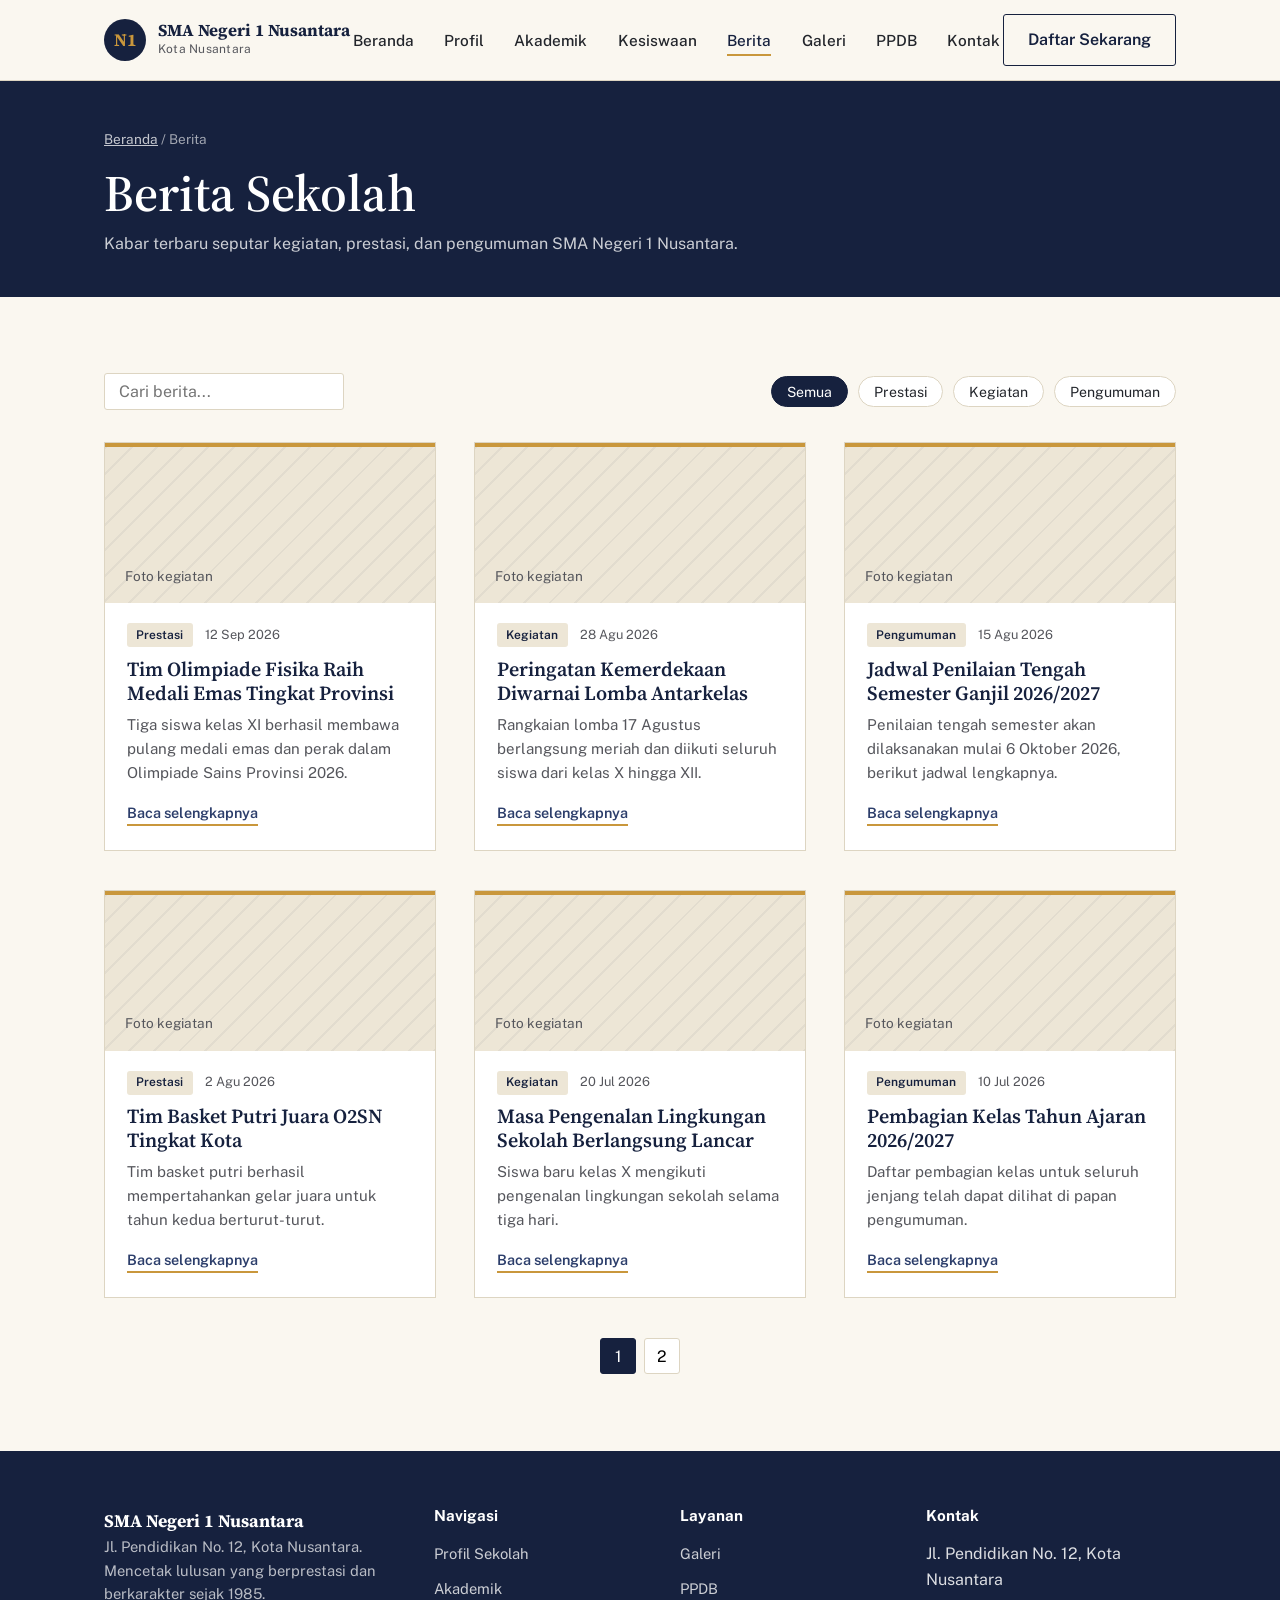
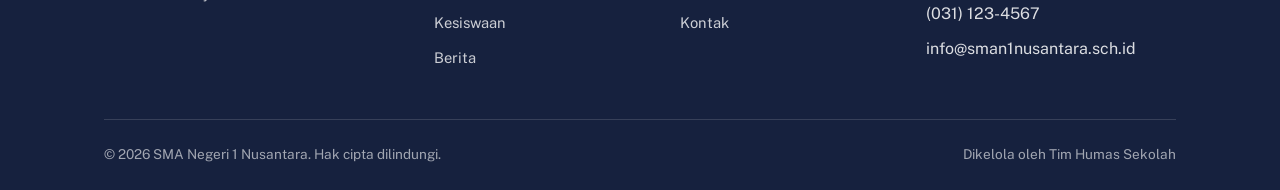
==== pages/berita.html @ 6c722ebf "update 1" ====
<!DOCTYPE html>
<html lang="id">
<head>
<meta charset="UTF-8">
<meta name="viewport" content="width=device-width, initial-scale=1.0">
<title>Berita — SMA Negeri 1 Nusantara</title>
<link rel="stylesheet" href="../assets/css/style.css">
</head>
<body data-page="berita">

<header class="site-header">
  <div class="container">
    <a class="brand" href="../index.html">
      <span class="brand-mark">N1</span>
      <span class="brand-text">
        <strong>SMA Negeri 1 Nusantara</strong>
        <span>Kota Nusantara</span>
      </span>
    </a>

    <nav class="main-nav" aria-label="Navigasi utama">
      <ul>
        <li><a href="../index.html">Beranda</a></li>
        <li><a href="profil.html">Profil</a></li>
        <li><a href="akademik.html">Akademik</a></li>
        <li><a href="kesiswaan.html">Kesiswaan</a></li>
        <li><a href="berita.html" class="is-active" aria-current="page">Berita</a></li>
        <li><a href="galeri.html">Galeri</a></li>
        <li><a href="ppdb.html">PPDB</a></li>
        <li><a href="kontak.html">Kontak</a></li>
      </ul>
    </nav>

    <div class="nav-cta">
      <a class="btn btn--ghost" href="ppdb.html">Daftar Sekarang</a>
      <button class="nav-toggle" aria-label="Buka menu" aria-expanded="false"></button>
    </div>
  </div>
</header>

<main>

  <header class="page-header">
    <div class="container">
      <div class="breadcrumb"><a href="../index.html">Beranda</a> / Berita</div>
      <h1>Berita Sekolah</h1>
      <p>Kabar terbaru seputar kegiatan, prestasi, dan pengumuman SMA Negeri 1 Nusantara.</p>
    </div>
  </header>

  <section class="section">
    <div class="container">

      <div class="news-toolbar">
        <div class="search-field">
          <input type="text" placeholder="Cari berita..." data-news-search aria-label="Cari berita">
        </div>
        <div class="filter-row">
          <button class="filter-chip is-active" data-news-filter="semua">Semua</button>
          <button class="filter-chip" data-news-filter="prestasi">Prestasi</button>
          <button class="filter-chip" data-news-filter="kegiatan">Kegiatan</button>
          <button class="filter-chip" data-news-filter="pengumuman">Pengumuman</button>
        </div>
      </div>

      <div class="news-grid" data-news-grid>

        <article class="news-card" data-category="prestasi">
          <div class="img-placeholder">Foto kegiatan</div>
          <div class="news-body">
            <div class="news-meta"><span class="tag">Prestasi</span><span>12 Sep 2026</span></div>
            <h3>Tim Olimpiade Fisika Raih Medali Emas Tingkat Provinsi</h3>
            <p class="news-excerpt">Tiga siswa kelas XI berhasil membawa pulang medali emas dan perak dalam Olimpiade Sains Provinsi 2026.</p>
            <a href="#" class="read-more">Baca selengkapnya</a>
            <div class="news-detail">
              <p>Tim yang terdiri dari Alief, Kayla, dan Dimas berlatih intensif selama tiga bulan bersama pembimbing sebelum kompetisi berlangsung di Surabaya, 8–10 September 2026. Hasil ini menjadi capaian terbaik sekolah dalam lima tahun terakhir di bidang fisika.</p>
              <p style="font-size:0.85rem;color:var(--ink-soft);">Penulis: Tim Humas Sekolah</p>
            </div>
          </div>
        </article>

        <article class="news-card" data-category="kegiatan">
          <div class="img-placeholder">Foto kegiatan</div>
          <div class="news-body">
            <div class="news-meta"><span class="tag">Kegiatan</span><span>28 Agu 2026</span></div>
            <h3>Peringatan Kemerdekaan Diwarnai Lomba Antarkelas</h3>
            <p class="news-excerpt">Rangkaian lomba 17 Agustus berlangsung meriah dan diikuti seluruh siswa dari kelas X hingga XII.</p>
            <a href="#" class="read-more">Baca selengkapnya</a>
            <div class="news-detail">
              <p>Lomba yang digelar meliputi balap karung, tarik tambang, dan lomba kebersihan kelas. Kegiatan ditutup dengan upacara bendera dan pembagian hadiah oleh Kepala Sekolah.</p>
              <p style="font-size:0.85rem;color:var(--ink-soft);">Penulis: OSIS</p>
            </div>
          </div>
        </article>

        <article class="news-card" data-category="pengumuman">
          <div class="img-placeholder">Foto kegiatan</div>
          <div class="news-body">
            <div class="news-meta"><span class="tag">Pengumuman</span><span>15 Agu 2026</span></div>
            <h3>Jadwal Penilaian Tengah Semester Ganjil 2026/2027</h3>
            <p class="news-excerpt">Penilaian tengah semester akan dilaksanakan mulai 6 Oktober 2026, berikut jadwal lengkapnya.</p>
            <a href="#" class="read-more">Baca selengkapnya</a>
            <div class="news-detail">
              <p>Penilaian berlangsung selama satu minggu dari 6–11 Oktober 2026. Siswa diwajibkan hadir 15 menit sebelum ujian dimulai dan membawa kartu peserta yang dapat diambil di wali kelas masing-masing.</p>
              <p style="font-size:0.85rem;color:var(--ink-soft);">Penulis: Wakasek Kurikulum</p>
            </div>
          </div>
        </article>

        <article class="news-card" data-category="prestasi">
          <div class="img-placeholder">Foto kegiatan</div>
          <div class="news-body">
            <div class="news-meta"><span class="tag">Prestasi</span><span>2 Agu 2026</span></div>
            <h3>Tim Basket Putri Juara O2SN Tingkat Kota</h3>
            <p class="news-excerpt">Tim basket putri berhasil mempertahankan gelar juara untuk tahun kedua berturut-turut.</p>
            <a href="#" class="read-more">Baca selengkapnya</a>
            <div class="news-detail">
              <p>Pertandingan final berlangsung ketat melawan SMA Negeri 3, dengan skor akhir 58–52. Pelatih menyebut kekompakan tim sebagai kunci kemenangan musim ini.</p>
              <p style="font-size:0.85rem;color:var(--ink-soft);">Penulis: Pembina Ekstrakurikuler Olahraga</p>
            </div>
          </div>
        </article>

        <article class="news-card" data-category="kegiatan">
          <div class="img-placeholder">Foto kegiatan</div>
          <div class="news-body">
            <div class="news-meta"><span class="tag">Kegiatan</span><span>20 Jul 2026</span></div>
            <h3>Masa Pengenalan Lingkungan Sekolah Berlangsung Lancar</h3>
            <p class="news-excerpt">Siswa baru kelas X mengikuti pengenalan lingkungan sekolah selama tiga hari.</p>
            <a href="#" class="read-more">Baca selengkapnya</a>
            <div class="news-detail">
              <p>Kegiatan diisi dengan pengenalan tata tertib, fasilitas sekolah, serta sesi motivasi dari alumni yang kini berkuliah di berbagai perguruan tinggi negeri.</p>
              <p style="font-size:0.85rem;color:var(--ink-soft);">Penulis: Panitia MPLS</p>
            </div>
          </div>
        </article>

        <article class="news-card" data-category="pengumuman">
          <div class="img-placeholder">Foto kegiatan</div>
          <div class="news-body">
            <div class="news-meta"><span class="tag">Pengumuman</span><span>10 Jul 2026</span></div>
            <h3>Pembagian Kelas Tahun Ajaran 2026/2027</h3>
            <p class="news-excerpt">Daftar pembagian kelas untuk seluruh jenjang telah dapat dilihat di papan pengumuman.</p>
            <a href="#" class="read-more">Baca selengkapnya</a>
            <div class="news-detail">
              <p>Pembagian kelas mempertimbangkan hasil asesmen awal dan pemerataan jumlah siswa. Wali kelas akan mengadakan pertemuan orang tua pada minggu pertama masuk sekolah.</p>
              <p style="font-size:0.85rem;color:var(--ink-soft);">Penulis: Tata Usaha</p>
            </div>
          </div>
        </article>

        <article class="news-card" data-category="prestasi">
          <div class="img-placeholder">Foto kegiatan</div>
          <div class="news-body">
            <div class="news-meta"><span class="tag">Prestasi</span><span>28 Jun 2026</span></div>
            <h3>Karya Tulis Ilmiah Siswa Lolos ke Tingkat Nasional</h3>
            <p class="news-excerpt">Karya berjudul pengolahan limbah organik menjadi pupuk cair lolos seleksi provinsi.</p>
            <a href="#" class="read-more">Baca selengkapnya</a>
            <div class="news-detail">
              <p>Penelitian dilakukan oleh kelompok siswa kelas XI MIPA selama satu semester di bawah bimbingan guru Biologi. Presentasi tingkat nasional dijadwalkan pada November 2026.</p>
              <p style="font-size:0.85rem;color:var(--ink-soft);">Penulis: Pembina KIR</p>
            </div>
          </div>
        </article>

        <article class="news-card" data-category="kegiatan">
          <div class="img-placeholder">Foto kegiatan</div>
          <div class="news-body">
            <div class="news-meta"><span class="tag">Kegiatan</span><span>15 Jun 2026</span></div>
            <h3>Perpisahan Kelas XII Tahun Ajaran 2025/2026</h3>
            <p class="news-excerpt">Acara pelepasan berlangsung haru sekaligus meriah di aula sekolah.</p>
            <a href="#" class="read-more">Baca selengkapnya</a>
            <div class="news-detail">
              <p>Sebanyak 312 siswa kelas XII resmi dilepas dan diumumkan sejumlah nama sebagai lulusan terbaik dari masing-masing peminatan.</p>
              <p style="font-size:0.85rem;color:var(--ink-soft);">Penulis: Tim Humas Sekolah</p>
            </div>
          </div>
        </article>

        <article class="news-card" data-category="pengumuman">
          <div class="img-placeholder">Foto kegiatan</div>
          <div class="news-body">
            <div class="news-meta"><span class="tag">Pengumuman</span><span>1 Jun 2026</span></div>
            <h3>Libur Kenaikan Kelas Dimulai 20 Juni 2026</h3>
            <p class="news-excerpt">Kegiatan belajar mengajar akan kembali dimulai pada 14 Juli 2026.</p>
            <a href="#" class="read-more">Baca selengkapnya</a>
            <div class="news-detail">
              <p>Selama masa libur, siswa diimbau tetap menjaga kesiapan belajar dan mengikuti kegiatan positif di lingkungan masing-masing.</p>
              <p style="font-size:0.85rem;color:var(--ink-soft);">Penulis: Wakasek Kurikulum</p>
            </div>
          </div>
        </article>

      </div>

      <div class="empty-state" data-news-empty>Tidak ada berita yang cocok dengan pencarian atau filter ini.</div>

      <div class="pagination" data-news-pagination></div>

    </div>
  </section>

</main>

<footer class="site-footer">
  <div class="container">
    <div class="footer-grid">
      <div class="footer-brand">
        <strong style="color:#fff;font-family:'Source Serif 4',serif;font-size:1.1rem;">SMA Negeri 1 Nusantara</strong>
        <p>Jl. Pendidikan No. 12, Kota Nusantara. Mencetak lulusan yang berprestasi dan berkarakter sejak 1985.</p>
      </div>
      <div>
        <h4>Navigasi</h4>
        <ul>
          <li><a href="profil.html">Profil Sekolah</a></li>
          <li><a href="akademik.html">Akademik</a></li>
          <li><a href="kesiswaan.html">Kesiswaan</a></li>
          <li><a href="berita.html">Berita</a></li>
        </ul>
      </div>
      <div>
        <h4>Layanan</h4>
        <ul>
          <li><a href="galeri.html">Galeri</a></li>
          <li><a href="ppdb.html">PPDB</a></li>
          <li><a href="kontak.html">Kontak</a></li>
        </ul>
      </div>
      <div>
        <h4>Kontak</h4>
        <ul>
          <li>Jl. Pendidikan No. 12, Kota Nusantara</li>
          <li>(031) 123-4567</li>
          <li>info@sman1nusantara.sch.id</li>
        </ul>
      </div>
    </div>
    <div class="footer-bottom">
      <span>&copy; 2026 SMA Negeri 1 Nusantara. Hak cipta dilindungi.</span>
      <span>Dikelola oleh Tim Humas Sekolah</span>
    </div>
  </div>
</footer>

<script src="../assets/js/app.js"></script>
</body>
</html>
---- assets/css/style.css ----
/* =========================================================
   SMA NEGERI 1 NUSANTARA — DESIGN SYSTEM
   Palet: navy institusional + gold prestasi + kertas krem
   Tipografi: Source Serif 4 (judul) + Public Sans (isi)
   ========================================================= */

@import url('https://fonts.googleapis.com/css2?family=Source+Serif+4:opsz,wght@8..60,400;8..60,600;8..60,700&family=Public+Sans:wght@400;500;600;700&display=swap');

:root {
  /* warna */
  --navy-900: #16213e;
  --navy-800: #1f2e52;
  --navy-700: #2c3e6b;
  --gold-500: #c9973c;
  --gold-600: #b17f28;
  --green-700: #2f5233;
  --paper: #faf7f0;
  --sand: #ede6d6;
  --ink: #22252b;
  --ink-soft: #55565c;
  --line: #ddd5c2;
  --white: #ffffff;

  /* tipografi */
  --font-head: 'Source Serif 4', Georgia, serif;
  --font-body: 'Public Sans', -apple-system, Segoe UI, sans-serif;

  /* layout */
  --maxw: 1120px;
  --radius: 3px;
  --gap: clamp(1.5rem, 3vw, 3rem);
}

* { box-sizing: border-box; 
    margin:0;
    padding: 0;
}
html { scroll-behavior: smooth; }


body {
  width: 100%;
  overflow-x: hidden;
  margin: 0;
  font-family: var(--font-body);
  color: var(--ink);
  background: var(--paper);
  line-height: 1.6;
  font-size: 16px;
}

img { max-width: 100%; display: block; }

h1, h2, h3, h4 {
  font-family: var(--font-head);
  color: var(--navy-900);
  line-height: 1.2;
  margin: 0 0 0.5em;
  font-weight: 600;
}

h1 { font-size: clamp(2.1rem, 4vw, 3.2rem); }
h2 { font-size: clamp(1.6rem, 2.6vw, 2.2rem); }
h3 { font-size: 1.25rem; }
p  { max-width: 65ch; }
a  { color: var(--navy-700); }

.section-intro p { color: var(--ink-soft); }

button, input, textarea, select { font-family: inherit; font-size: 1rem; }

:focus-visible {
  outline: 3px solid var(--gold-500);
  outline-offset: 2px;
}

.container {
  max-width: var(--maxw);
  margin: 0 auto;
  padding: 0 24px;
}

.section {
  padding: clamp(3rem, 6vw, 5.5rem) 0;
}

.section--alt {
  background: var(--sand);
}

.section-head {
  display: flex;
  align-items: flex-end;
  justify-content: space-between;
  gap: 2rem;
  margin-bottom: 2.5rem;
  border-bottom: 1px solid var(--line);
  padding-bottom: 1.25rem;
}

.section-head h2 { margin: 0; }
.section-head .kicker {
  display: block;
  font-size: 0.95rem;
  color: var(--gold-600);
  font-weight: 600;
  margin-bottom: 0.35rem;
}

/* =========================
   BUTTONS
   ========================= */
.btn {
  display: inline-flex;
  align-items: center;
  gap: 0.5rem;
  padding: 0.75rem 1.5rem;
  border-radius: var(--radius);
  border: 1px solid transparent;
  font-weight: 600;
  text-decoration: none;
  cursor: pointer;
  transition: background 0.15s ease, color 0.15s ease, border-color 0.15s ease;
}

.btn--primary {
  background: var(--gold-500);
  color: var(--navy-900);
}
.btn--primary:hover { background: var(--gold-600); }

.btn--outline {
  background: transparent;
  color: var(--white);
  border-color: rgba(255,255,255,0.55);
}
.btn--outline:hover { background: rgba(255,255,255,0.12); }

.btn--ghost {
  background: transparent;
  color: var(--navy-900);
  border-color: var(--navy-900);
}
.btn--ghost:hover { background: var(--navy-900); color: var(--white); }

/* =========================
   HEADER / NAV
   ========================= */
.site-header {
  position: sticky;
  top: 0;
  z-index: 50;
  background: var(--paper);
  border-bottom: 1px solid var(--line);
}

.site-header .container {
  display: flex;
  align-items: center;
  justify-content: space-between;
  padding-top: 0.9rem;
  padding-bottom: 0.9rem;
}

.brand {
  display: flex;
  align-items: center;
  gap: 0.75rem;
  text-decoration: none;
  color: var(--navy-900);
}

.brand-mark {
  width: 42px;
  height: 42px;
  border-radius: 50%;
  background: var(--navy-900);
  color: var(--gold-500);
  display: flex;
  align-items: center;
  justify-content: center;
  font-family: var(--font-head);
  font-weight: 700;
  font-size: 1.1rem;
  flex-shrink: 0;
}

.brand-text strong {
  display: block;
  font-family: var(--font-head);
  font-size: 1.05rem;
  line-height: 1.15;
}
.brand-text span {
  display: block;
  font-size: 0.75rem;
  color: var(--ink-soft);
  letter-spacing: 0.02em;
}

.nav-toggle {
  display: none;
  background: none;
  border: 1px solid var(--line);
  border-radius: var(--radius);
  width: 42px;
  height: 42px;
  align-items: center;
  justify-content: center;
  cursor: pointer;
}
.nav-toggle span,
.nav-toggle::before,
.nav-toggle::after {
  content: "";
  display: block;
  width: 20px;
  height: 2px;
  background: var(--navy-900);
  position: relative;
}
.nav-toggle::before { margin-bottom: 5px; }
.nav-toggle::after { margin-top: 5px; }

.main-nav ul {
  list-style: none;
  display: flex;
  gap: 1.9rem;
  margin: 0;
  padding: 0;
}

.main-nav a {
  text-decoration: none;
  color: var(--ink);
  font-weight: 500;
  font-size: 0.96rem;
  padding: 0.35rem 0;
  border-bottom: 2px solid transparent;
}

.main-nav a:hover,
.main-nav a.is-active {
  color: var(--navy-900);
  border-bottom-color: var(--gold-500);
}

.nav-cta {
  display: flex;
  align-items: center;
  gap: 1.5rem;
}

@media (max-width: 860px) {
  .nav-toggle { display: flex; }
  .main-nav {
    position: absolute;
    top: 100%;
    left: 0;
    right: 0;
    background: var(--paper);
    border-bottom: 1px solid var(--line);
    max-height: 0;
    overflow: hidden;
    transition: max-height 0.25s ease;
  }
  .main-nav.is-open { max-height: 420px; }
  .main-nav ul {
    flex-direction: column;
    gap: 0;
    padding: 0.5rem 24px 1.25rem;
  }
  .main-nav a { display: block; padding: 0.7rem 0; }
  .nav-cta .btn--primary { display: none; }
}

/* =========================
   HERO (Beranda)
   ========================= */
.hero {
  display: grid;
  grid-template-columns: 1.05fr 0.95fr;
  align-items: stretch;
  gap: 0;
  background: var(--navy-900);
}

.hero-copy {
  padding: clamp(2.5rem, 6vw, 5rem) clamp(1.5rem, 5vw, 4rem);
  color: var(--white);
  display: flex;
  flex-direction: column;
  justify-content: center;
}

.hero-copy .kicker {
  color: var(--gold-500);
  font-weight: 600;
  margin-bottom: 0.75rem;
  display: block;
}

.hero-copy h1 { color: var(--white); }

.hero-copy p {
  color: rgba(255,255,255,0.82);
  font-size: 1.08rem;
  max-width: 52ch;
}

.hero-actions {
  display: flex;
  flex-wrap: wrap;
  gap: 0.9rem;
  margin-top: 1.75rem;
}

.hero-visual {
  position: relative;
  min-height: 320px;
}

.img-placeholder {
  width: 100%;
  height: 100%;
  min-height: 320px;
  background:
    repeating-linear-gradient(135deg, rgba(255,255,255,0.06) 0 2px, transparent 2px 18px),
    var(--navy-700);
  display: flex;
  align-items: flex-end;
  padding: 1rem 1.25rem;
  color: rgba(255,255,255,0.7);
  font-size: 0.85rem;
  border-left: 4px solid var(--gold-500);
}

.section .img-placeholder {
  border-left: none;
  border-top: 4px solid var(--gold-500);
  background:
    repeating-linear-gradient(135deg, rgba(22,33,62,0.05) 0 2px, transparent 2px 18px),
    var(--sand);
  color: var(--ink-soft);
  min-height: 220px;
}

/* stats */
.stats-bar {
  background: var(--navy-800);
  border-top: 1px solid rgba(255,255,255,0.1);
}
.stats-bar .container {
  display: grid;
  grid-template-columns: repeat(4, 1fr);
  gap: 1.5rem;
  padding: 2.25rem 24px;
}
.stat-item { color: var(--white); text-align: left; }
.stat-num {
  font-family: var(--font-head);
  font-size: 2.1rem;
  color: var(--gold-500);
  display: block;
}
.stat-label { font-size: 0.88rem; color: rgba(255,255,255,0.75); }

@media (max-width: 860px) {
  .hero { grid-template-columns: 1fr; }
  .hero-visual { min-height: 220px; }
  .stats-bar .container { grid-template-columns: repeat(2, 1fr); }
}

/* =========================
   KEUNGGULAN / FEATURE LIST
   ========================= */
.feature-grid {
  display: grid;
  grid-template-columns: repeat(3, 1fr);
  gap: var(--gap);
}
.feature-item {
  border-top: 3px solid var(--navy-900);
  padding-top: 1rem;
}
.feature-item h3 { margin-bottom: 0.4rem; }
.feature-item p { color: var(--ink-soft); font-size: 0.95rem; }

@media (max-width: 760px) {
  .feature-grid { grid-template-columns: 1fr; }
}

/* =========================
   NEWS / BERITA
   ========================= */
.news-grid {
  display: grid;
  grid-template-columns: repeat(3, 1fr);
  gap: var(--gap);
}

.news-card {
  border: 1px solid var(--line);
  background: var(--white);
  display: flex;
  flex-direction: column;
}

.news-card .img-placeholder { min-height: 160px; }

.news-body { padding: 1.25rem 1.35rem 1.5rem; display: flex; flex-direction: column; flex: 1; }

.news-meta {
  display: flex;
  gap: 0.75rem;
  font-size: 0.8rem;
  color: var(--ink-soft);
  margin-bottom: 0.6rem;
  align-items: center;
}

.tag {
  background: var(--sand);
  color: var(--navy-900);
  padding: 0.15rem 0.6rem;
  border-radius: var(--radius);
  font-weight: 600;
  font-size: 0.75rem;
}

.news-body h3 { margin-bottom: 0.5rem; }
.news-excerpt { color: var(--ink-soft); font-size: 0.94rem; flex: 1; }
.news-body .read-more {
  margin-top: 1rem;
  font-weight: 600;
  font-size: 0.9rem;
  text-decoration: none;
  border-bottom: 2px solid var(--gold-500);
  align-self: flex-start;
}

.news-detail {
  display: none;
  padding: 1rem 1.35rem 1.4rem;
  border-top: 1px dashed var(--line);
  font-size: 0.94rem;
  color: var(--ink);
}
.news-card.is-open .news-detail { display: block; }
.news-card.is-open .read-more { display: none; }

.news-toolbar {
  display: flex;
  flex-wrap: wrap;
  gap: 1rem;
  justify-content: space-between;
  align-items: center;
  margin-bottom: 2rem;
}

.search-field {
  display: flex;
  align-items: center;
  border: 1px solid var(--line);
  background: var(--white);
  padding: 0.5rem 0.9rem;
  border-radius: var(--radius);
  min-width: 240px;
}
.search-field input {
  border: none;
  outline: none;
  flex: 1;
  background: transparent;
}

.filter-row {
  display: flex;
  flex-wrap: wrap;
  gap: 0.6rem;
}
.filter-chip {
  border: 1px solid var(--line);
  background: var(--white);
  padding: 0.4rem 0.95rem;
  border-radius: 999px;
  font-size: 0.88rem;
  cursor: pointer;
  color: var(--ink);
}
.filter-chip.is-active {
  background: var(--navy-900);
  color: var(--white);
  border-color: var(--navy-900);
}

.pagination {
  display: flex;
  justify-content: center;
  gap: 0.5rem;
  margin-top: 2.5rem;
}
.pagination button {
  width: 36px;
  height: 36px;
  border: 1px solid var(--line);
  background: var(--white);
  cursor: pointer;
  border-radius: var(--radius);
}
.pagination button.is-active {
  background: var(--navy-900);
  color: var(--white);
  border-color: var(--navy-900);
}

.empty-state {
  text-align: center;
  padding: 3rem 1rem;
  color: var(--ink-soft);
  border: 1px dashed var(--line);
  display: none;
}
.empty-state.is-visible { display: block; }

@media (max-width: 900px) { .news-grid { grid-template-columns: repeat(2, 1fr); } }
@media (max-width: 620px) { .news-grid { grid-template-columns: 1fr; } }

/* =========================
   GALERI
   ========================= */
.gallery-grid {
  display: grid;
  grid-template-columns: repeat(4, 1fr);
  gap: 0.9rem;
}
.gallery-item {
  border: none;
  padding: 0;
  cursor: pointer;
  aspect-ratio: 4/3;
  overflow: hidden;
  position: relative;
}
.gallery-item .img-placeholder { min-height: 0; height: 100%; }
.gallery-item figcaption {
  position: absolute;
  left: 0; right: 0; bottom: 0;
  background: linear-gradient(0deg, rgba(22,33,62,0.85), transparent);
  color: var(--white);
  font-size: 0.8rem;
  padding: 1.5rem 0.75rem 0.5rem;
}

@media (max-width: 900px) { .gallery-grid { grid-template-columns: repeat(3, 1fr); } }
@media (max-width: 620px) { .gallery-grid { grid-template-columns: repeat(2, 1fr); } }

.lightbox {
  position: fixed;
  inset: 0;
  background: rgba(22,33,62,0.92);
  display: none;
  align-items: center;
  justify-content: center;
  z-index: 100;
  padding: 2rem;
}
.lightbox.is-open { display: flex; }
.lightbox-content {
  max-width: 720px;
  width: 100%;
  color: var(--white);
}
.lightbox-content .img-placeholder { min-height: 400px; border-top-color: var(--gold-500); background: var(--navy-700); color: rgba(255,255,255,0.7); }
.lightbox-caption { margin-top: 1rem; display: flex; justify-content: space-between; align-items: center; }
.lightbox-close {
  background: none;
  border: 1px solid rgba(255,255,255,0.5);
  color: var(--white);
  width: 38px;
  height: 38px;
  border-radius: 50%;
  cursor: pointer;
}

/* =========================
   TABLES
   ========================= */
.table-wrap { overflow-x: auto; }
table {
  width: 100%;
  border-collapse: collapse;
  font-size: 0.95rem;
}
th, td {
  padding: 0.75rem 1rem;
  text-align: left;
  border-bottom: 1px solid var(--line);
}
th {
  background: var(--navy-900);
  color: var(--white);
  font-weight: 600;
  font-family: var(--font-head);
}
tbody tr:nth-child(even) { background: var(--sand); }

/* =========================
   TIMELINE / STEPS (alur pendaftaran)
   ========================= */
.steps {
  display: grid;
  grid-template-columns: repeat(4, 1fr);
  gap: var(--gap);
  counter-reset: step;
}
.step {
  border-left: 3px solid var(--gold-500);
  padding-left: 1rem;
}
.step::before {
  counter-increment: step;
  content: counter(step, decimal-leading-zero);
  display: block;
  font-family: var(--font-head);
  color: var(--navy-900);
  font-size: 1.3rem;
  margin-bottom: 0.4rem;
}
@media (max-width: 900px) { .steps { grid-template-columns: repeat(2, 1fr); } }
@media (max-width: 560px) { .steps { grid-template-columns: 1fr; } }

/* =========================
   FAQ ACCORDION
   ========================= */
.faq-item {
  border-bottom: 1px solid var(--line);
}
.faq-question {
  width: 100%;
  text-align: left;
  background: none;
  border: none;
  padding: 1.1rem 0;
  font-family: var(--font-head);
  font-size: 1.05rem;
  color: var(--navy-900);
  cursor: pointer;
  display: flex;
  justify-content: space-between;
  align-items: center;
  gap: 1rem;
}
.faq-icon { font-size: 1.3rem; color: var(--gold-600); flex-shrink: 0; }
.faq-answer {
  max-height: 0;
  overflow: hidden;
  color: var(--ink-soft);
  transition: max-height 0.25s ease;
}
.faq-item.is-open .faq-answer { max-height: 220px; padding-bottom: 1.1rem; }

/* =========================
   FORMS
   ========================= */
.form-grid {
  display: grid;
  gap: 1.1rem;
}
.form-row { display: grid; gap: 0.4rem; }
.form-row label { font-weight: 600; font-size: 0.92rem; }
.form-row input,
.form-row textarea {
  border: 1px solid var(--line);
  padding: 0.7rem 0.85rem;
  border-radius: var(--radius);
  background: var(--white);
}
.form-row input:invalid:not(:placeholder-shown),
.form-row textarea:invalid:not(:placeholder-shown) {
  border-color: #b3402f;
}
.field-error {
  font-size: 0.82rem;
  color: #b3402f;
  display: none;
}
.form-row.has-error .field-error { display: block; }
.form-row.has-error input,
.form-row.has-error textarea { border-color: #b3402f; }

.form-status {
  padding: 0.9rem 1rem;
  border-radius: var(--radius);
  background: #eaf3ea;
  color: var(--green-700);
  display: none;
  font-size: 0.92rem;
}
.form-status.is-visible { display: block; }

.contact-layout {
  display: grid;
  grid-template-columns: 0.85fr 1.15fr;
  gap: var(--gap);
}
.contact-info dl {
  display: grid;
  grid-template-columns: auto 1fr;
  gap: 0.6rem 1rem;
  font-size: 0.95rem;
}
.contact-info dt { font-weight: 600; color: var(--navy-900); }
.contact-info dd { margin: 0; color: var(--ink-soft); }

.social-links { display: flex; gap: 0.75rem; margin-top: 1.25rem; }
.social-links a {
  border: 1px solid var(--line);
  border-radius: 50%;
  width: 40px;
  height: 40px;
  display: flex;
  align-items: center;
  justify-content: center;
  text-decoration: none;
  font-size: 0.85rem;
  color: var(--navy-900);
  font-weight: 700;
}

@media (max-width: 860px) { .contact-layout { grid-template-columns: 1fr; } }

/* =========================
   PEOPLE / STRUKTUR ORGANISASI
   ========================= */
.people-grid {
  display: grid;
  grid-template-columns: repeat(4, 1fr);
  gap: var(--gap);
}
.people-card { text-align: left; }
.people-card .img-placeholder { min-height: 180px; margin-bottom: 0.75rem; }
.people-card h3 { font-size: 1rem; margin-bottom: 0.15rem; }
.people-card span { color: var(--ink-soft); font-size: 0.88rem; }

@media (max-width: 900px) { .people-grid { grid-template-columns: repeat(2, 1fr); } }

.org-chart {
  border: 1px solid var(--line);
  padding: 2rem;
  text-align: center;
  background: var(--white);
}
.org-level { display: flex; justify-content: center; gap: 1rem; flex-wrap: wrap; margin: 1rem 0; }
.org-node {
  border: 1px solid var(--navy-900);
  padding: 0.6rem 1.1rem;
  font-size: 0.88rem;
  border-radius: var(--radius);
}
.org-node--top { background: var(--navy-900); color: var(--white); }

/* =========================
   QUICK ACCESS
   ========================= */
.quick-grid {
  display: grid;
  grid-template-columns: repeat(4, 1fr);
  gap: 1rem;
}
.quick-item {
  border: 1px solid var(--line);
  background: var(--white);
  padding: 1.5rem 1.25rem;
  text-decoration: none;
  color: var(--navy-900);
  display: block;
}
.quick-item strong { display: block; font-family: var(--font-head); margin-bottom: 0.3rem; }
.quick-item span { font-size: 0.85rem; color: var(--ink-soft); }
.quick-item:hover { border-color: var(--navy-900); }

@media (max-width: 900px) { .quick-grid { grid-template-columns: repeat(2, 1fr); } }

/* =========================
   FOOTER
   ========================= */
.site-footer {
  background: var(--navy-900);
  color: rgba(255,255,255,0.85);
  padding: 3.5rem 0 1.5rem;
}
.footer-grid {
  display: grid;
  grid-template-columns: 1.4fr 1fr 1fr 1.2fr;
  gap: var(--gap);
  padding-bottom: 2.5rem;
  border-bottom: 1px solid rgba(255,255,255,0.14);
}
.footer-grid h4 {
  color: var(--white);
  font-size: 0.95rem;
  margin-bottom: 1rem;
  font-family: var(--font-body);
  font-weight: 700;
}
.footer-grid ul { list-style: none; margin: 0; padding: 0; }
.footer-grid li { margin-bottom: 0.55rem; }
.footer-grid a { color: rgba(255,255,255,0.78); text-decoration: none; font-size: 0.92rem; }
.footer-grid a:hover { color: var(--gold-500); }
.footer-brand p { color: rgba(255,255,255,0.7); font-size: 0.92rem; }
.footer-bottom {
  padding-top: 1.5rem;
  display: flex;
  justify-content: space-between;
  flex-wrap: wrap;
  gap: 0.5rem;
  font-size: 0.85rem;
  color: rgba(255,255,255,0.6);
}

@media (max-width: 860px) {
  .footer-grid { grid-template-columns: 1fr 1fr; }
}
@media (max-width: 560px) {
  .footer-grid { grid-template-columns: 1fr; }
}

/* =========================
   PAGE HEADER (halaman dalam)
   ========================= */
.page-header {
  background: var(--navy-900);
  color: var(--white);
  padding: 3rem 0 2.5rem;
}
.page-header .kicker { color: var(--gold-500); font-weight: 600; }
.page-header h1 { color: var(--white); margin-bottom: 0.4rem; }
.page-header p { color: rgba(255,255,255,0.78); }
.breadcrumb { font-size: 0.85rem; color: rgba(255,255,255,0.6); margin-bottom: 0.75rem; }
.breadcrumb a { color: rgba(255,255,255,0.75); }

.two-col {
  display: grid;
  grid-template-columns: 1.1fr 0.9fr;
  gap: var(--gap);
  align-items: start;
}
@media (max-width: 860px) { .two-col { grid-template-columns: 1fr; } }

.list-check { list-style: none; padding: 0; margin: 0; }
.list-check li {
  padding-left: 1.5rem;
  position: relative;
  margin-bottom: 0.6rem;
}
.list-check li::before {
  content: "—";
  position: absolute;
  left: 0;
  color: var(--gold-600);
  font-weight: 700;
}
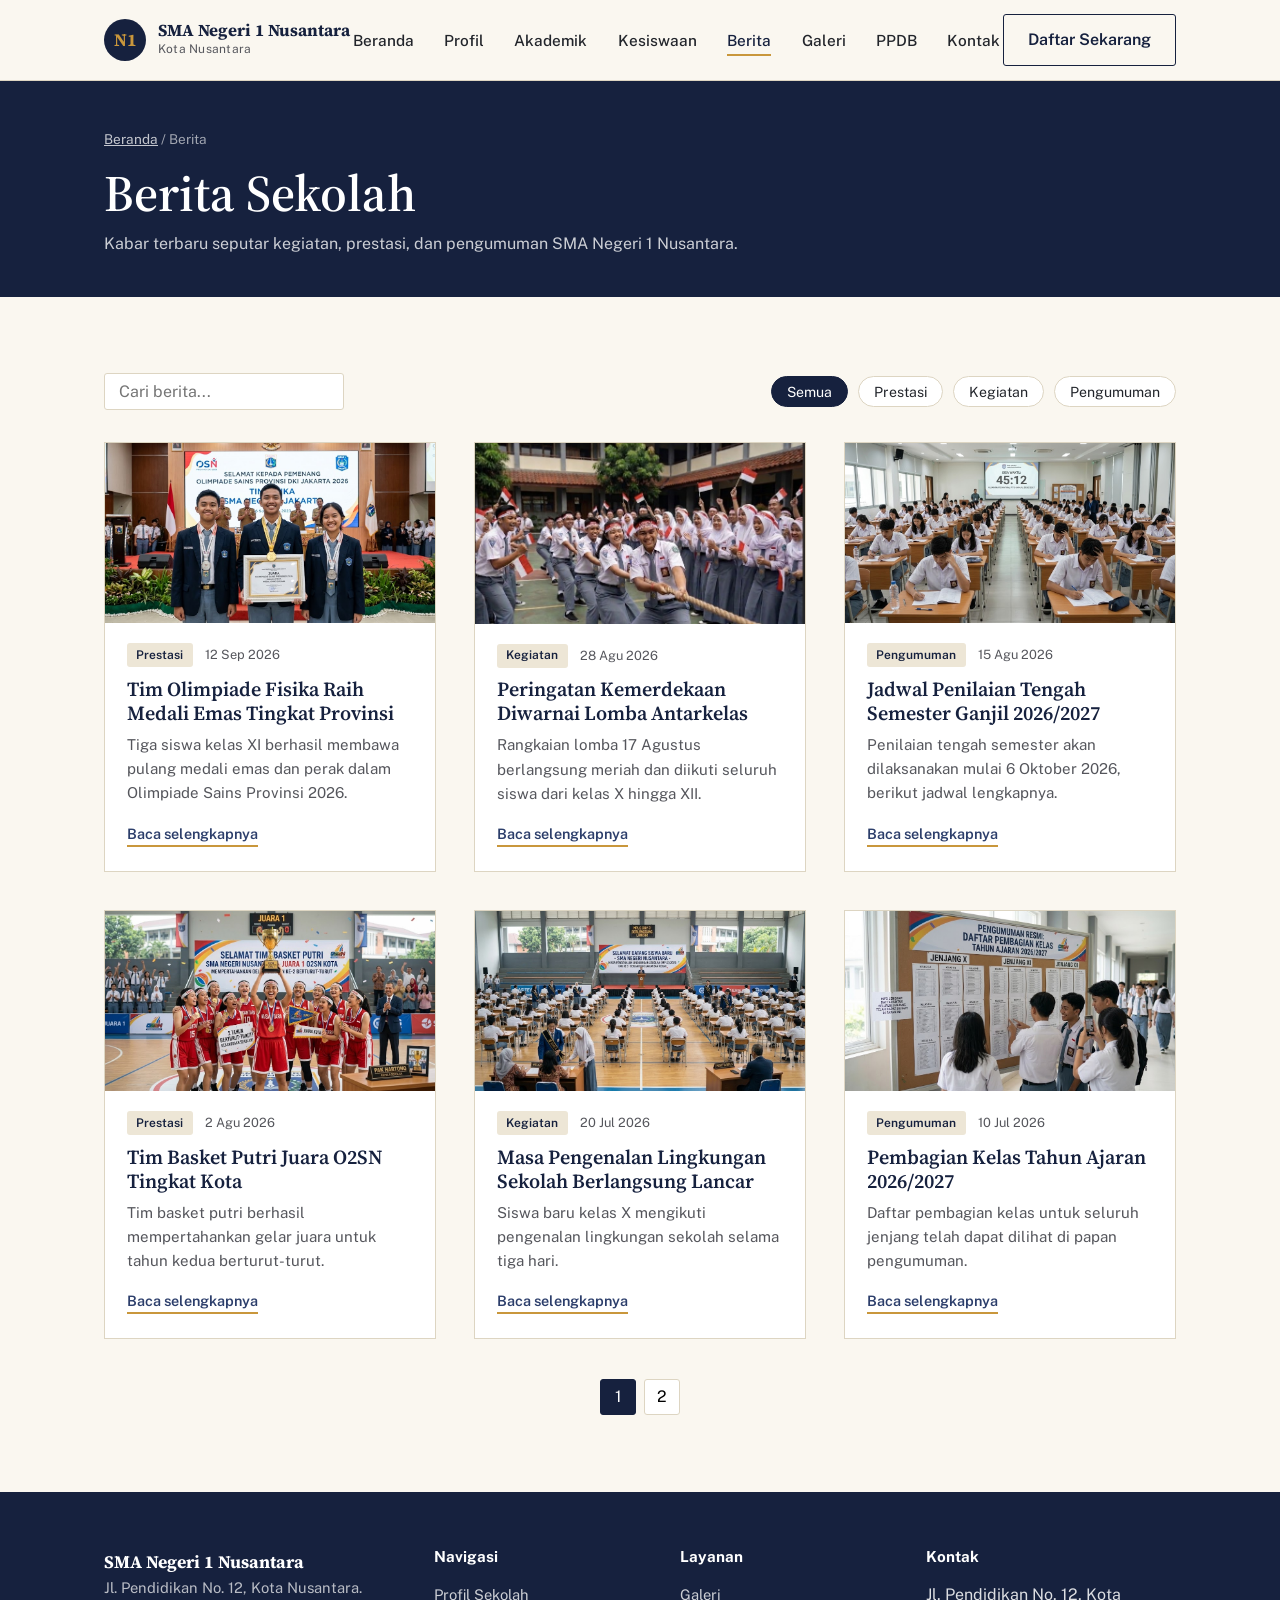
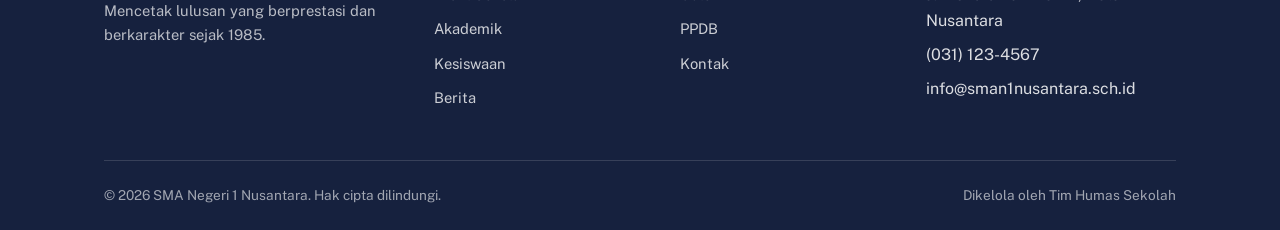
==== commit 0a55d3bc: "Memasukan image" ====
--- a/pages/berita.html
+++ b/pages/berita.html
@@ -66,7 +66,7 @@
       <div class="news-grid" data-news-grid>
 
         <article class="news-card" data-category="prestasi">
-          <div class="img-placeholder">Foto kegiatan</div>
+          <img src="../assets/images/Mendali emas olimpiade fisika.jpg">
           <div class="news-body">
             <div class="news-meta"><span class="tag">Prestasi</span><span>12 Sep 2026</span></div>
             <h3>Tim Olimpiade Fisika Raih Medali Emas Tingkat Provinsi</h3>
@@ -80,7 +80,7 @@
         </article>
 
         <article class="news-card" data-category="kegiatan">
-          <div class="img-placeholder">Foto kegiatan</div>
+          <img src="../assets/images/Foto Tarik Tambang.jpg">
           <div class="news-body">
             <div class="news-meta"><span class="tag">Kegiatan</span><span>28 Agu 2026</span></div>
             <h3>Peringatan Kemerdekaan Diwarnai Lomba Antarkelas</h3>
@@ -94,7 +94,7 @@
         </article>
 
         <article class="news-card" data-category="pengumuman">
-          <div class="img-placeholder">Foto kegiatan</div>
+          <img src="../assets/images/foto ujian tengah semester.jpg">
           <div class="news-body">
             <div class="news-meta"><span class="tag">Pengumuman</span><span>15 Agu 2026</span></div>
             <h3>Jadwal Penilaian Tengah Semester Ganjil 2026/2027</h3>
@@ -108,7 +108,7 @@
         </article>
 
         <article class="news-card" data-category="prestasi">
-          <div class="img-placeholder">Foto kegiatan</div>
+          <img src="../assets/images/foto juara olimpiade basket.jpg">
           <div class="news-body">
             <div class="news-meta"><span class="tag">Prestasi</span><span>2 Agu 2026</span></div>
             <h3>Tim Basket Putri Juara O2SN Tingkat Kota</h3>
@@ -122,7 +122,7 @@
         </article>
 
         <article class="news-card" data-category="kegiatan">
-          <div class="img-placeholder">Foto kegiatan</div>
+          <img src="../assets/images/foto siswa baru.jpg">
           <div class="news-body">
             <div class="news-meta"><span class="tag">Kegiatan</span><span>20 Jul 2026</span></div>
             <h3>Masa Pengenalan Lingkungan Sekolah Berlangsung Lancar</h3>
@@ -136,7 +136,7 @@
         </article>
 
         <article class="news-card" data-category="pengumuman">
-          <div class="img-placeholder">Foto kegiatan</div>
+          <img src="../assets/images/foto daftar pembagian kelas.jpg">
           <div class="news-body">
             <div class="news-meta"><span class="tag">Pengumuman</span><span>10 Jul 2026</span></div>
             <h3>Pembagian Kelas Tahun Ajaran 2026/2027</h3>
@@ -150,7 +150,7 @@
         </article>
 
         <article class="news-card" data-category="prestasi">
-          <div class="img-placeholder">Foto kegiatan</div>
+          <img src="../assets/images/foto karya tulis ilmiah.jpg">
           <div class="news-body">
             <div class="news-meta"><span class="tag">Prestasi</span><span>28 Jun 2026</span></div>
             <h3>Karya Tulis Ilmiah Siswa Lolos ke Tingkat Nasional</h3>
@@ -164,7 +164,7 @@
         </article>
 
         <article class="news-card" data-category="kegiatan">
-          <div class="img-placeholder">Foto kegiatan</div>
+          <img src="../assets/images/foto perpisahan kelas XII tahun ajaran 2025.jpg">
           <div class="news-body">
             <div class="news-meta"><span class="tag">Kegiatan</span><span>15 Jun 2026</span></div>
             <h3>Perpisahan Kelas XII Tahun Ajaran 2025/2026</h3>
@@ -178,7 +178,7 @@
         </article>
 
         <article class="news-card" data-category="pengumuman">
-          <div class="img-placeholder">Foto kegiatan</div>
+          <img src="../assets/images/foto libur kenaikan kelas.jpg">
           <div class="news-body">
             <div class="news-meta"><span class="tag">Pengumuman</span><span>1 Jun 2026</span></div>
             <h3>Libur Kenaikan Kelas Dimulai 20 Juni 2026</h3>
